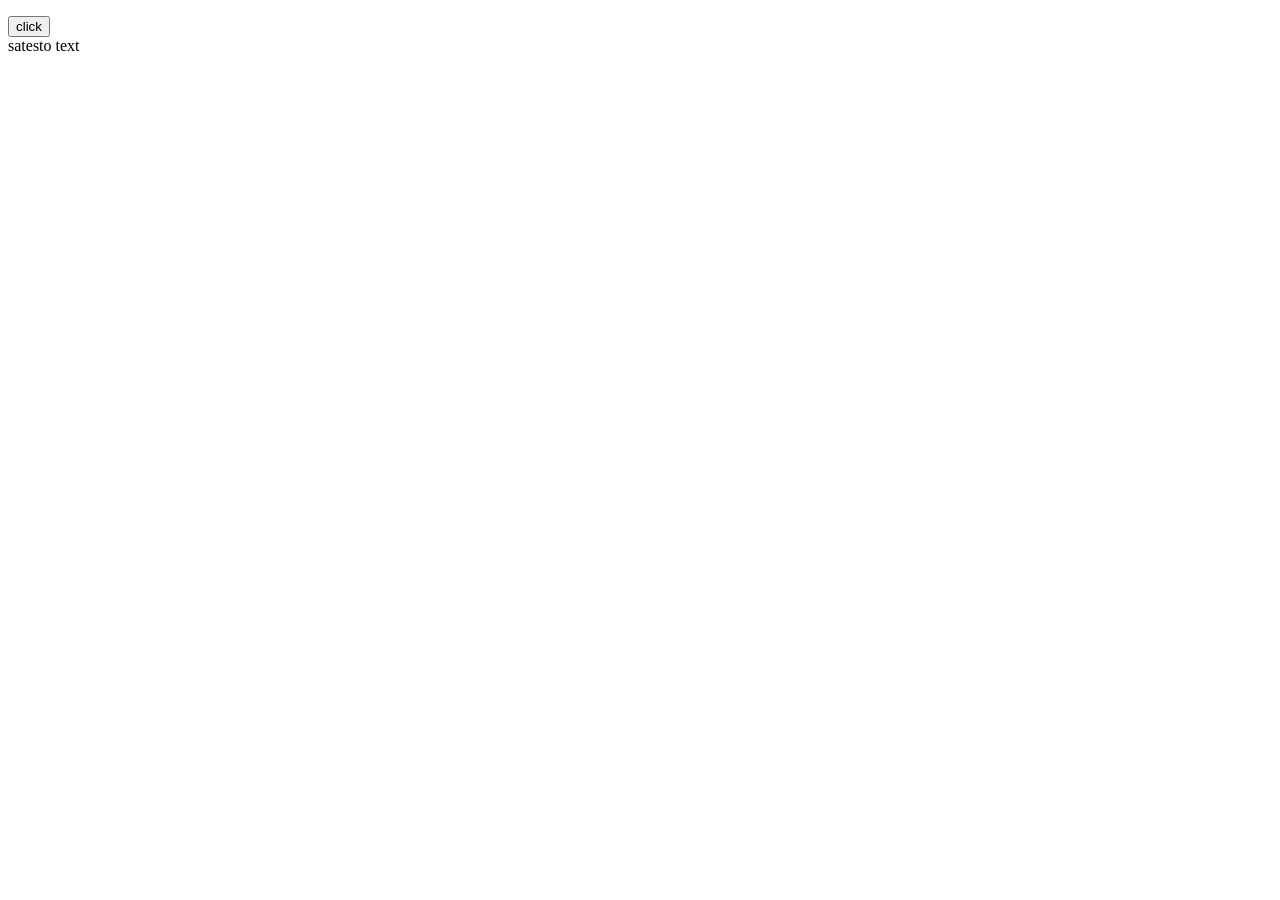
==== index.html @ ebfe8658 "a m created button." ====
<!DOCTYPE html>
<html lang="en">

<head>
    <meta charset="UTF-8">
    <meta name="viewport" content="width=device-width, initial-scale=1.0">
    <title>Document</title>
</head>

<body>
    <ul id="sia">
        
    </ul>
        <button onclick="number()">click</button>
        <div id="limit">satesto text</div>
        <script src="js.js"></script>
       
 

</body>

</html>
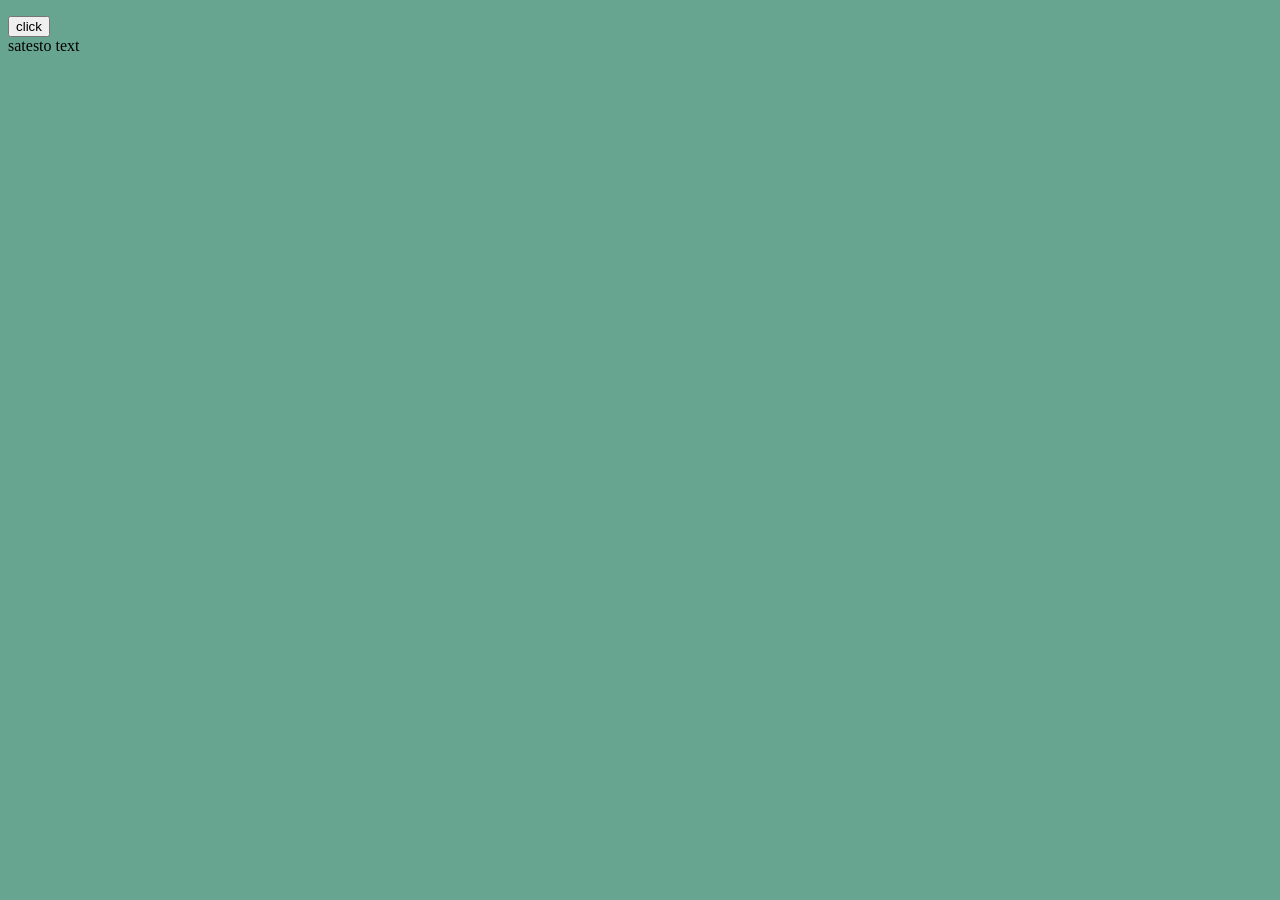
==== commit 79c42c01: "changed background color." ====
--- a/index.html
+++ b/index.html
@@ -5,6 +5,7 @@
     <meta charset="UTF-8">
     <meta name="viewport" content="width=device-width, initial-scale=1.0">
     <title>Document</title>
+    <link rel="stylesheet" href="style.css">
 </head>
 
 <body>
@@ -13,6 +14,7 @@
     </ul>
         <button onclick="number()">click</button>
         <div id="limit">satesto text</div>
+
         <script src="js.js"></script>
        
  
--- a/style.css
+++ b/style.css
@@ -0,0 +1,3 @@
+body{
+    background-color: #67a590;
+}
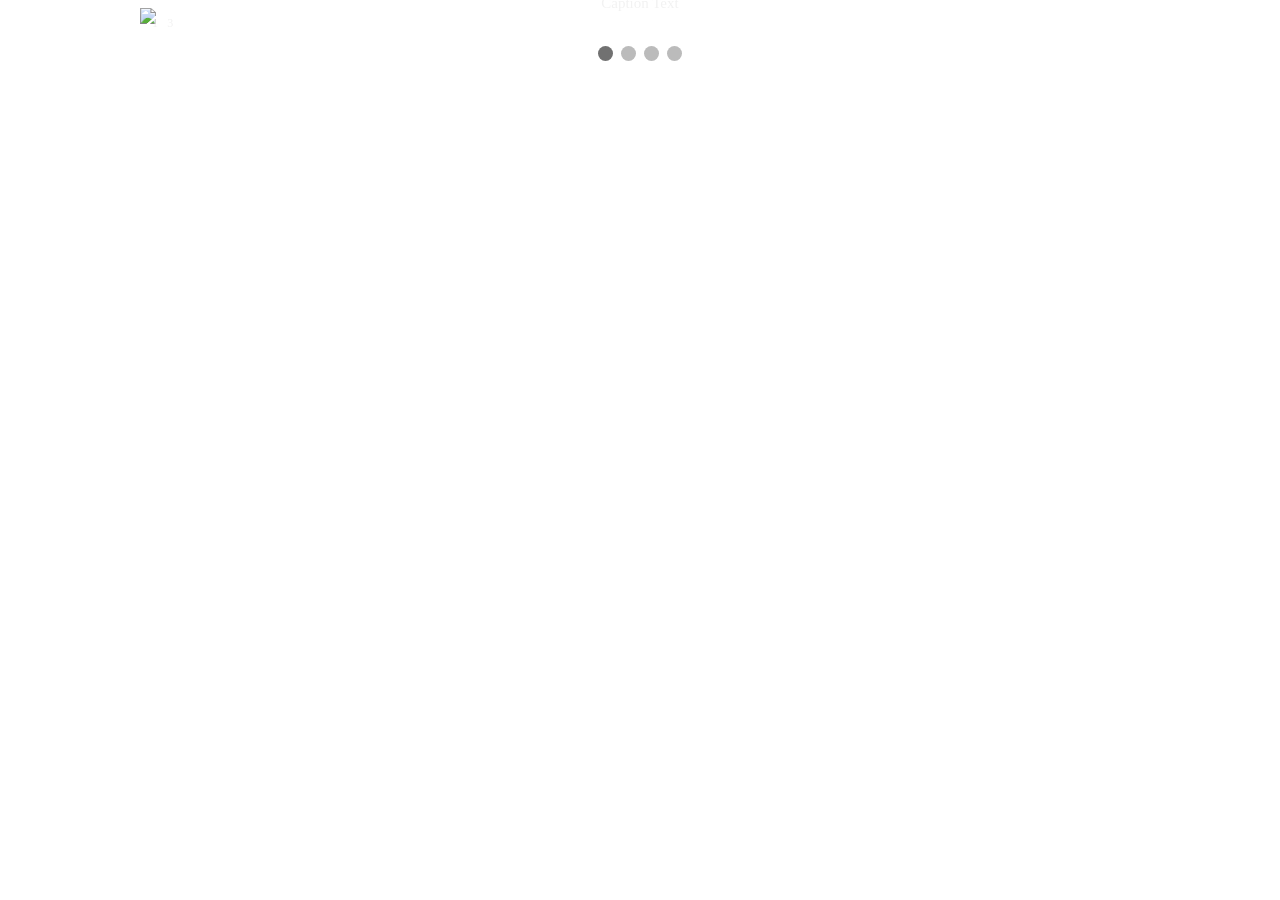
==== commit 4bc64b38: "big change" ====
--- a/index.html
+++ b/index.html
@@ -1,24 +1,51 @@
 <!DOCTYPE html>
 <html lang="en">
-
 <head>
     <meta charset="UTF-8">
     <meta name="viewport" content="width=device-width, initial-scale=1.0">
     <title>Document</title>
     <link rel="stylesheet" href="style.css">
 </head>
+<body>
+    <div class="slideshow-container">
 
-<body>
-    <ul id="sia">
-        
-    </ul>
-        <button onclick="number()">click</button>
-        <div id="limit">satesto text</div>
+ 
+  <div class="mySlides fade">
+    <div class="numbertext">1 / 3</div>
+    <img src="img.jpg" style="width:100%">
+    <div class="text">Caption Text</div>
+  </div>
 
-        <script src="js.js"></script>
-       
- 
+  <div class="mySlides fade">
+    <div class="numbertext">2 / 3</div>
+    <img src="img2.jpg" style="width:100%">
+    <div class="text">Caption Two</div>
+  </div>
 
+  <div class="mySlides fade">
+    <div class="numbertext">3 / 3</div>
+    <img src="img3.jpg" style="width:100%">
+    <div class="text">Caption Three</div>
+  </div>
+  <div class="mySlides fade">
+    <div class="numbertext">3 / 3</div>
+    <img src="img4.jpg" style="width:100%">
+    <div class="text">Caption Three</div>
+  </div>
+
+  
+  <a class="prev" onclick="plusSlides(-1)">&#10094;</a>
+  <a class="next" onclick="plusSlides(1)">&#10095;</a>
+</div>
+<br>
+
+
+<div style="text-align:center">
+  <span class="dot" onclick="currentSlide(1)"></span>
+  <span class="dot" onclick="currentSlide(2)"></span>
+  <span class="dot" onclick="currentSlide(3)"></span>
+  <span class="dot" onclick="currentSlide(3)"></span>
+</div>
+   <script src="script.js"></script>
 </body>
-
 </html>
--- a/style.css
+++ b/style.css
@@ -1,3 +1,87 @@
-body{
-    background-color: #67a590;
-}+* {box-sizing:border-box}
+
+
+.slideshow-container {
+  max-width: 1000px;
+  position: relative;
+  margin: auto;
+}
+
+
+.mySlides {
+  display: none;
+}
+
+
+.prev, .next {
+  cursor: pointer;
+  position: absolute;
+  top: 50%;
+  width: auto;
+  margin-top: -22px;
+  padding: 16px;
+  color: white;
+  font-weight: bold;
+  font-size: 18px;
+  transition: 0.6s ease;
+  border-radius: 0 3px 3px 0;
+  user-select: none;
+}
+
+
+.next {
+  right: 0;
+  border-radius: 3px 0 0 3px;
+}
+
+
+.prev:hover, .next:hover {
+  background-color: rgba(0,0,0,0.8);
+}
+
+/* Caption text */
+.text {
+  color: #f2f2f2;
+  font-size: 15px;
+  padding: 8px 12px;
+  position: absolute;
+  bottom: 8px;
+  width: 100%;
+  text-align: center;
+}
+
+
+.numbertext {
+  color: #f2f2f2;
+  font-size: 12px;
+  padding: 8px 12px;
+  position: absolute;
+  top: 0;
+}
+
+
+.dot {
+  cursor: pointer;
+  height: 15px;
+  width: 15px;
+  margin: 0 2px;
+  background-color: #bbb;
+  border-radius: 50%;
+  display: inline-block;
+  transition: background-color 0.6s ease;
+}
+
+.active, .dot:hover {
+  background-color: #717171;
+}
+
+
+.fade {
+  animation-name: fade;
+  animation-duration: 1.5s;
+}
+
+@keyframes fade {
+  from {opacity: .4}
+  to {opacity: 1}
+}
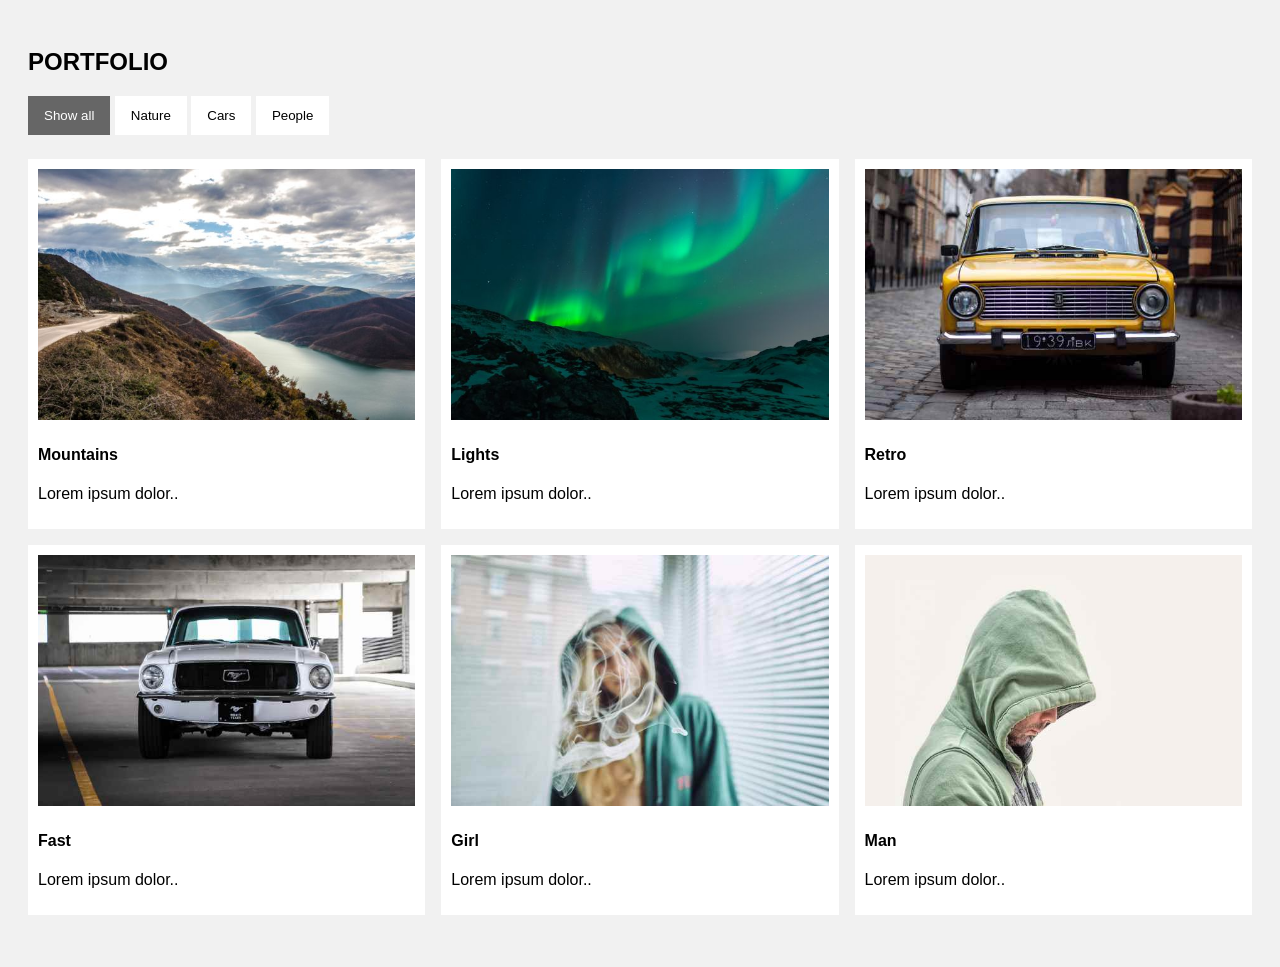
==== commit 6f8b676b: "change" ====
--- a/index.html
+++ b/index.html
@@ -1,51 +1,76 @@
 <!DOCTYPE html>
 <html lang="en">
+
 <head>
     <meta charset="UTF-8">
     <meta name="viewport" content="width=device-width, initial-scale=1.0">
     <title>Document</title>
-    <link rel="stylesheet" href="style.css">
+    <link rel="stylesheet" href="style1.css">
 </head>
+
 <body>
-    <div class="slideshow-container">
-
- 
-  <div class="mySlides fade">
-    <div class="numbertext">1 / 3</div>
-    <img src="img.jpg" style="width:100%">
-    <div class="text">Caption Text</div>
-  </div>
-
-  <div class="mySlides fade">
-    <div class="numbertext">2 / 3</div>
-    <img src="img2.jpg" style="width:100%">
-    <div class="text">Caption Two</div>
-  </div>
-
-  <div class="mySlides fade">
-    <div class="numbertext">3 / 3</div>
-    <img src="img3.jpg" style="width:100%">
-    <div class="text">Caption Three</div>
-  </div>
-  <div class="mySlides fade">
-    <div class="numbertext">3 / 3</div>
-    <img src="img4.jpg" style="width:100%">
-    <div class="text">Caption Three</div>
-  </div>
-
-  
-  <a class="prev" onclick="plusSlides(-1)">&#10094;</a>
-  <a class="next" onclick="plusSlides(1)">&#10095;</a>
-</div>
-<br>
+    <h2>PORTFOLIO</h2>
+    <div id="myBtnContainer">
+        <button class="btn active" onclick="filterSelection('all')"> Show all</button>
+        <button class="btn" onclick="filterSelection('nature')"> Nature</button>
+        <button class="btn" onclick="filterSelection('cars')"> Cars</button>
+        <button class="btn" onclick="filterSelection('people')"> People</button>
+    </div>
 
 
-<div style="text-align:center">
-  <span class="dot" onclick="currentSlide(1)"></span>
-  <span class="dot" onclick="currentSlide(2)"></span>
-  <span class="dot" onclick="currentSlide(3)"></span>
-  <span class="dot" onclick="currentSlide(3)"></span>
-</div>
-   <script src="script.js"></script>
+    <div class="row">
+        <div class="column nature">
+            <div class="content">
+                <img src="mountains.jpg" alt="Mountains" style="width:100%">
+                <h4>Mountains</h4>
+                <p>Lorem ipsum dolor..</p>
+            </div>
+        </div>
+        <div class="column nature">
+            <div class="content">
+                <img src="lights.jpg" alt="Lights" style="width:100%">
+                <h4>Lights</h4>
+                <p>Lorem ipsum dolor..</p>
+            </div>
+        </div>
+       
+        <div class="column cars">
+            <div class="content">
+                <img src="cars1.jpg" alt="Car" style="width:100%">
+                <h4>Retro</h4>
+                <p>Lorem ipsum dolor..</p>
+            </div>
+
+        </div>
+        <div class="column cars">
+            <div class="content">
+                <img src="cars2.jpg" alt="Car" style="width:100%">
+                <h4>Fast</h4>
+                <p>Lorem ipsum dolor..</p>
+            </div>
+        </div>
+
+        <div class="column people">
+            <div class="content">
+                <img src="people1.jpg" alt="People" style="width:100%">
+                <h4>Girl</h4>
+                <p>Lorem ipsum dolor..</p>
+            </div>
+        </div>
+        <div class="column people">
+            <div class="content">
+                <img src="people2.jpg" alt="People" style="width:100%">
+                <h4>Man</h4>
+                <p>Lorem ipsum dolor..</p>
+            </div>
+        </div>
+
+
+        <script src="java1.js"></script>
+    </div>
+    </div>
+
+    </div>
 </body>
+
 </html>
--- a/style1.css
+++ b/style1.css
@@ -0,0 +1,75 @@
+* {
+    box-sizing: border-box;
+}
+
+body {
+    background-color: #f1f1f1;
+    padding: 20px;
+    font-family: Arial;
+}
+
+
+.main {
+    max-width: 1000px;
+    margin: auto;
+}
+
+h1 {
+    font-size: 50px;
+    word-break: break-all;
+}
+
+.row {
+    margin: 8px -16px;
+}
+
+
+.row,
+.row>.column {
+    padding: 8px;
+}
+
+
+.column {
+    float: left;
+    width: 33.33%;
+    display: none;
+}
+
+
+.row:after {
+    content: "";
+    display: table;
+    clear: both;
+}
+
+
+.content {
+    background-color: white;
+    padding: 10px;
+}
+
+
+.show {
+    display: block;
+}
+
+
+.btn {
+    border: none;
+    outline: none;
+    padding: 12px 16px;
+    background-color: white;
+    cursor: pointer;
+}
+
+
+.btn:hover {
+    background-color: #ddd;
+}
+
+
+.btn.active {
+    background-color: #666;
+    color: white;
+}
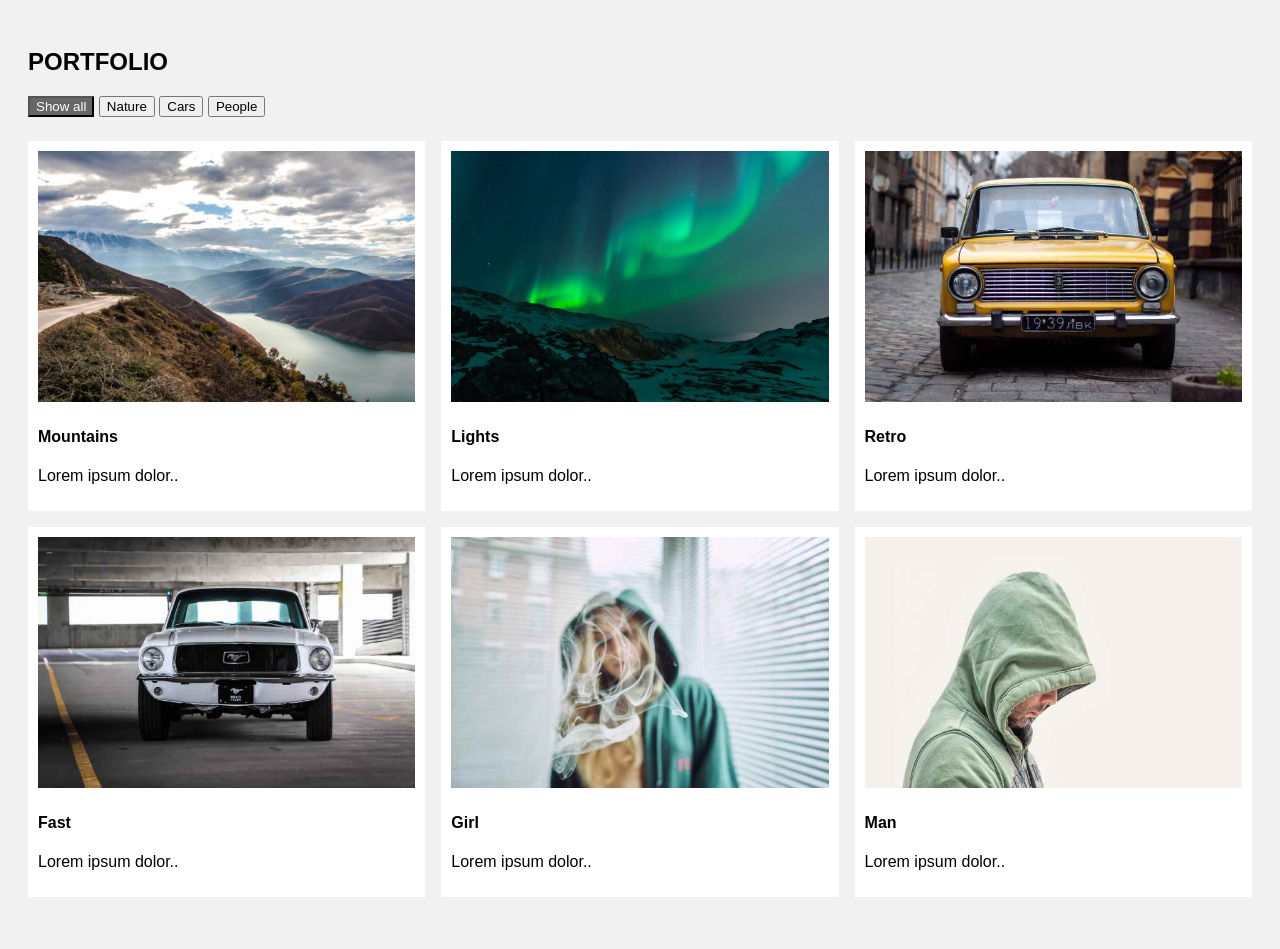
==== commit c6279d6e: "change" ====
--- a/index.html
+++ b/index.html
@@ -5,72 +5,69 @@
     <meta charset="UTF-8">
     <meta name="viewport" content="width=device-width, initial-scale=1.0">
     <title>Document</title>
-    <link rel="stylesheet" href="style1.css">
+    <link rel="stylesheet" href="style.css">
 </head>
 
 <body>
-    <h2>PORTFOLIO</h2>
-    <div id="myBtnContainer">
-        <button class="btn active" onclick="filterSelection('all')"> Show all</button>
-        <button class="btn" onclick="filterSelection('nature')"> Nature</button>
-        <button class="btn" onclick="filterSelection('cars')"> Cars</button>
-        <button class="btn" onclick="filterSelection('people')"> People</button>
-    </div>
+   <h2>PORTFOLIO</h2>
+<div id="myBtnContainer">
+  <button class="btn active" onclick="filterSelection('all')"> Show all</button>
+  <button class="btn" onclick="filterSelection('nature')"> Nature</button>
+  <button class="btn" onclick="filterSelection('cars')"> Cars</button>
+  <button class="btn" onclick="filterSelection('people')"> People</button>
+</div>
 
 
-    <div class="row">
-        <div class="column nature">
-            <div class="content">
-                <img src="mountains.jpg" alt="Mountains" style="width:100%">
-                <h4>Mountains</h4>
-                <p>Lorem ipsum dolor..</p>
-            </div>
-        </div>
-        <div class="column nature">
-            <div class="content">
-                <img src="lights.jpg" alt="Lights" style="width:100%">
-                <h4>Lights</h4>
-                <p>Lorem ipsum dolor..</p>
-            </div>
-        </div>
-       
-        <div class="column cars">
-            <div class="content">
-                <img src="cars1.jpg" alt="Car" style="width:100%">
-                <h4>Retro</h4>
-                <p>Lorem ipsum dolor..</p>
-            </div>
+<div class="row">
+  <div class="column nature">
+    <div class="content">
+      <img src="mountains.jpg" alt="Mountains" style="width:100%">
+      <h4>Mountains</h4>
+      <p>Lorem ipsum dolor..</p>
+    </div>
+  </div>
+  <div class="column nature">
+    <div class="content">
+      <img src="lights.jpg" alt="Lights" style="width:100%">
+      <h4>Lights</h4>
+      <p>Lorem ipsum dolor..</p>
+    </div>
+  </div>
+ 
 
-        </div>
-        <div class="column cars">
-            <div class="content">
-                <img src="cars2.jpg" alt="Car" style="width:100%">
-                <h4>Fast</h4>
-                <p>Lorem ipsum dolor..</p>
-            </div>
-        </div>
+  <div class="column cars">
+    <div class="content">
+      <img src="cars1.jpg" alt="Car" style="width:100%">
+      <h4>Retro</h4>
+      <p>Lorem ipsum dolor..</p>
+    </div>
+  </div>
+  <div class="column cars">
+    <div class="content">
+      <img src="cars2.jpg" alt="Car" style="width:100%">
+      <h4>Fast</h4>
+      <p>Lorem ipsum dolor..</p>
+    </div>
+  </div>
+  
 
-        <div class="column people">
-            <div class="content">
-                <img src="people1.jpg" alt="People" style="width:100%">
-                <h4>Girl</h4>
-                <p>Lorem ipsum dolor..</p>
-            </div>
-        </div>
-        <div class="column people">
-            <div class="content">
-                <img src="people2.jpg" alt="People" style="width:100%">
-                <h4>Man</h4>
-                <p>Lorem ipsum dolor..</p>
-            </div>
-        </div>
+  <div class="column people">
+    <div class="content">
+      <img src="people1.jpg" alt="People" style="width:100%">
+      <h4>Girl</h4>
+      <p>Lorem ipsum dolor..</p>
+    </div>
+  </div>
+  <div class="column people">
+    <div class="content">
+      <img src="people2.jpg" alt="People" style="width:100%">
+      <h4>Man</h4>
+      <p>Lorem ipsum dolor..</p>
+    </div>
+  </div>
+  
 
-
-        <script src="java1.js"></script>
-    </div>
-    </div>
-
-    </div>
+<script src="java.js"></script>
 </body>
 
 </html>
--- a/style.css
+++ b/style.css
@@ -0,0 +1,75 @@
+* {
+  box-sizing: border-box;
+}
+
+body {
+  background-color: #f1f1f1;
+  padding: 20px;
+  font-family: Arial;
+}
+
+/* Center website */
+.main {
+  max-width: 1000px;
+  margin: auto;
+}
+
+h1 {
+  font-size: 50px;
+  word-break: break-all;
+}
+
+.row {
+  margin: 8px -16px;
+}
+
+
+.row,
+.row > .column {
+  padding: 8px;
+}
+
+
+.column {
+  float: left;
+  width: 33.33%;
+  display: none; 
+}
+
+
+.row:after {
+  content: "";
+  display: table;
+  clear: both;
+}
+
+
+.content {
+  background-color: white;
+  padding: 10px;
+}
+
+
+.show {
+  display: block;
+}
+
+/
+.btn {
+  border: none;
+  outline: none;
+  padding: 12px 16px;
+  background-color: white;
+  cursor: pointer;
+}
+
+
+.btn:hover {
+  background-color: #ddd;
+}
+
+
+.btn.active {
+  background-color: #666;
+   color: white;
+}
